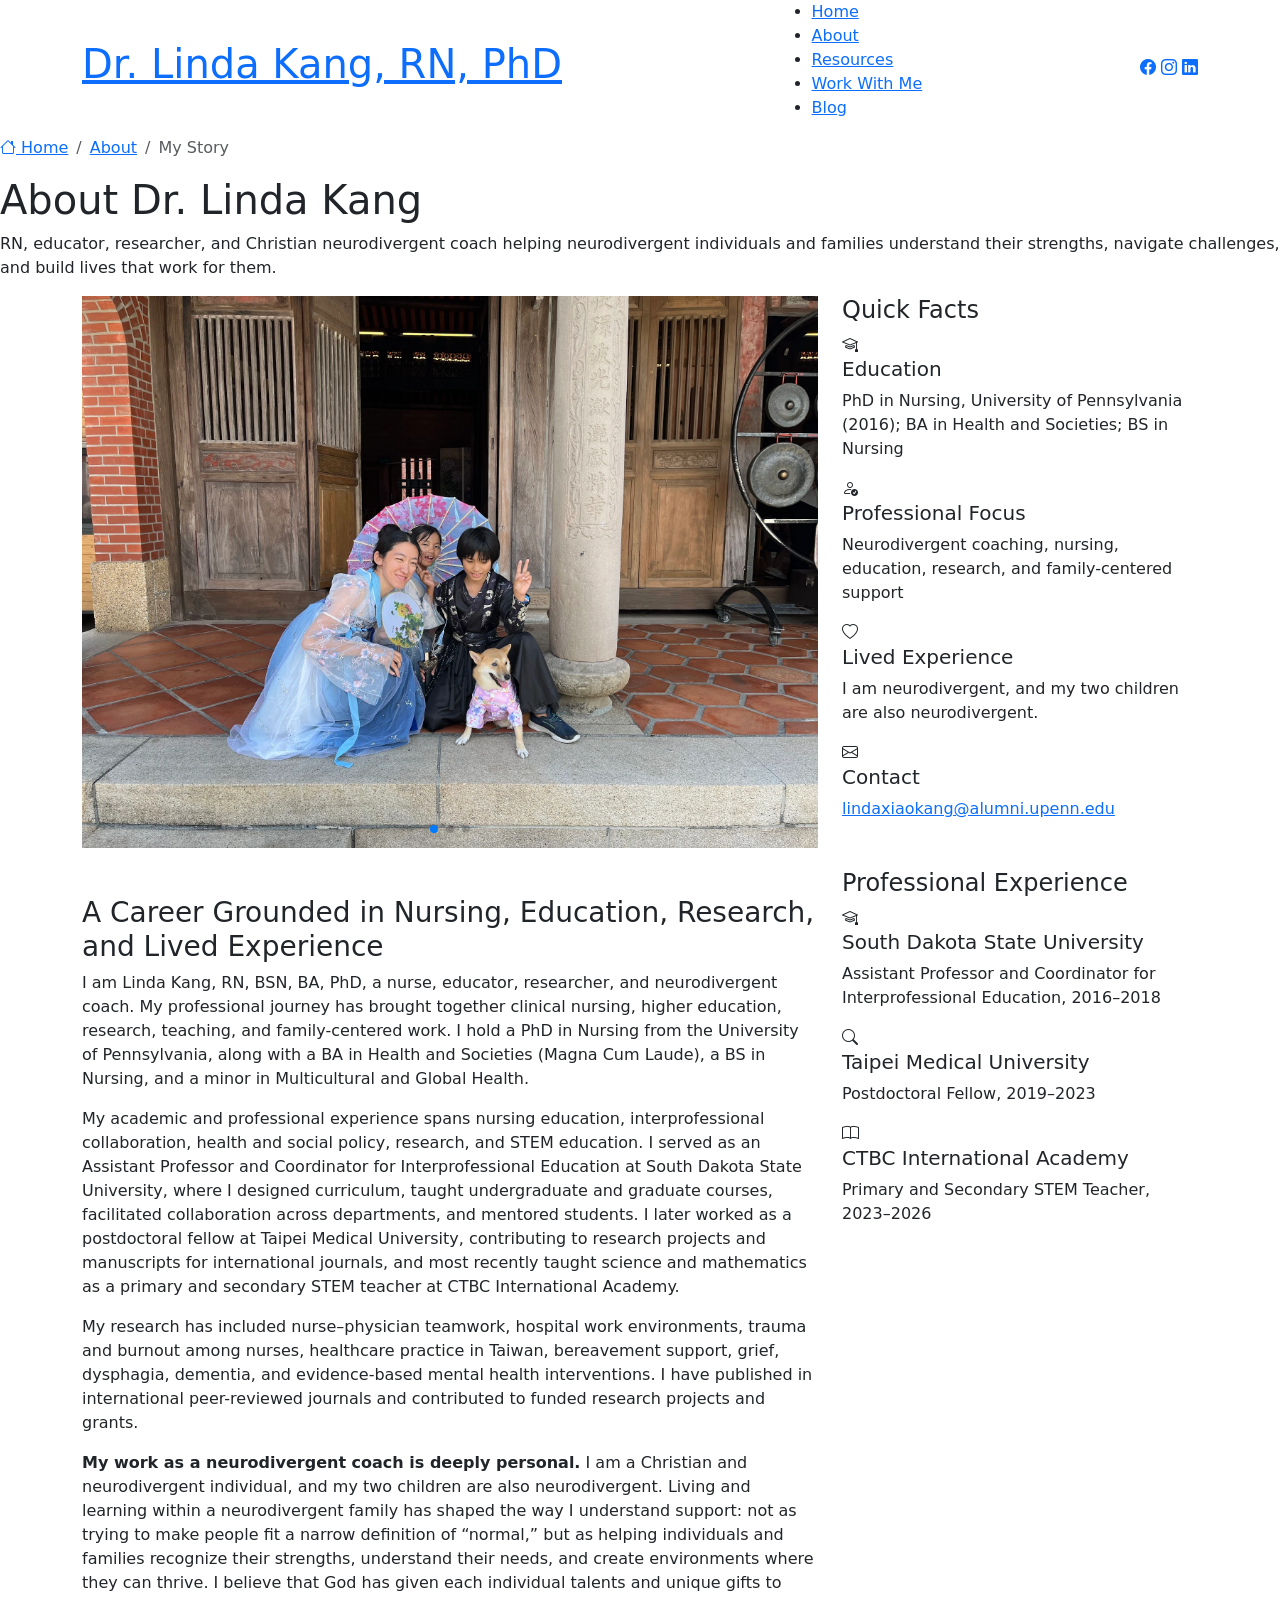
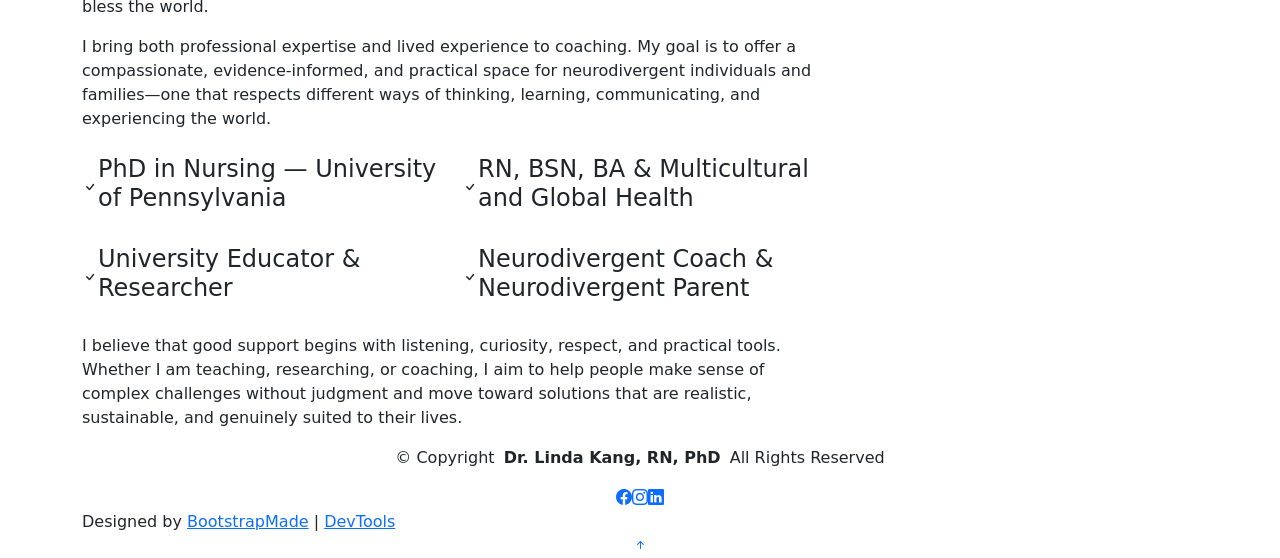
==== about.html @ 37368210 "Initial commit via Netlify [skip ci]" ====
<!DOCTYPE html>
<html lang="en">

<head>
  <meta charset="utf-8">
  <meta content="width=device-width, initial-scale=1.0" name="viewport">
  <title>About Dr. Linda Kang, RN, PhD</title>
  <meta name="description" content="Learn about Dr. Linda Kang, RN, BSN, BA, PhD, a nurse, educator, researcher, and neurodivergent coach supporting neurodivergent individuals and families.">
  <meta name="keywords" content="Linda Kang, RN, PhD, neurodivergent coach, nurse, educator, researcher">

  <!-- Favicons -->
  <link href="assets/img/favicon.png" rel="icon">
  <link href="assets/img/apple-touch-icon.png" rel="apple-touch-icon">

  <!-- Fonts -->
  <link href="https://fonts.googleapis.com" rel="preconnect">
  <link href="https://fonts.gstatic.com" rel="preconnect" crossorigin>
  <link href="https://fonts.googleapis.com/css2?family=Roboto:ital,wght@0,100;0,300;0,400;0,500;0,700;0,900;1,100;1,300;1,400;1,500;1,700;1,900&family=Noto+Sans:ital,wght@0,100;0,200;0,300;0,400;0,500;0,600;0,700;0,800;0,900;1,100;1,200;1,300;1,400;1,500;1,600;1,700;1,800;1,900&family=Questrial:wght@400&display=swap" rel="stylesheet">

  <!-- Vendor CSS Files -->
  <link href="assets/vendor/bootstrap/css/bootstrap.min.css" rel="stylesheet">
  <link href="assets/vendor/bootstrap-icons/bootstrap-icons.css" rel="stylesheet">
  <link href="assets/vendor/aos/aos.css" rel="stylesheet">
  <link href="assets/vendor/glightbox/css/glightbox.min.css" rel="stylesheet">
  <link href="assets/vendor/swiper/swiper-bundle.min.css" rel="stylesheet">

  <!-- Main CSS File -->
  <link href="assets/css/main.css" rel="stylesheet">

  <!-- =======================================================
  * Template Name: EasyFolio
  * Template URL: https://bootstrapmade.com/easyfolio-bootstrap-portfolio-template/
  * Updated: Feb 21 2025 with Bootstrap v5.3.3
  * Author: BootstrapMade.com
  * License: https://bootstrapmade.com/license/
  ======================================================== -->
</head>

<body class="service-details-page">

  <header id="header" class="header d-flex align-items-center sticky-top">
    <div class="header-container container-fluid container-xl position-relative d-flex align-items-center justify-content-between">

      <a href="index.html" class="logo d-flex align-items-center me-auto me-xl-0">
        <!-- Uncomment the line below if you also wish to use an image logo -->
        <!-- <img src="assets/img/logo.webp" alt=""> -->
        <h1 class="sitename">Dr. Linda Kang, RN, PhD</h1>
      </a>

      <nav id="navmenu" class="navmenu">
        <ul>
          <li><a href="index.html">Home</a></li>
          <li><a href="about.html" class="active">About</a></li>
          <li><a href="resources.html">Resources</a></li>
          <li><a href="work-with-me.html">Work With Me</a></li>
          <li><a href="blog.html">Blog</a></li>
        </ul>
        <i class="mobile-nav-toggle d-xl-none bi bi-list"></i>
      </nav>

      <div class="header-social-links">
        <a href="https://www.facebook.com/groups/229477850441076/user/624431/" class="facebook"><i class="bi bi-facebook"></i></a>
        <a href="https://www.instagram.com/phdadhdmom" class="instagram"><i class="bi bi-instagram"></i></a>
        <a href="https://tw.linkedin.com/in/xiao-kang-ph-d-6a786524" class="linkedin"><i class="bi bi-linkedin"></i></a>
      </div>

    </div>
  </header>

  <main class="main">

    <!-- Page Title -->
    <div class="page-title">
      <div class="breadcrumbs">
        <nav aria-label="breadcrumb">
          <ol class="breadcrumb">
            <li class="breadcrumb-item"><a href="index.html"><i class="bi bi-house"></i> Home</a></li>
            <li class="breadcrumb-item"><a href="about.html">About</a></li>
            <li class="breadcrumb-item active current">My Story</li>
          </ol>
        </nav>
      </div>

      <div class="title-wrapper">
        <h1>About Dr. Linda Kang</h1>
        <p>RN, educator, researcher, and Christian neurodivergent coach helping neurodivergent individuals and families understand their strengths, navigate challenges, and build lives that work for them.</p>
      </div>
    </div><!-- End Page Title -->

    <!-- Service Details Section -->
    <section id="service-details" class="service-details section">

      <div class="container" data-aos="fade-up" data-aos-delay="100">

        <div class="row gy-4">

          <div class="col-lg-8">
            <div class="service-details-slider swiper init-swiper">
              <script type="application/json" class="swiper-config">
                {
                  "loop": true,
                  "speed": 600,
                  "autoplay": {
                    "delay": 5000
                  },
                  "slidesPerView": 1,
                  "pagination": {
                    "el": ".swiper-pagination",
                    "type": "bullets",
                    "clickable": true
                  }
                }
              </script>
              <div class="swiper-wrapper align-items-center">
                <div class="swiper-slide">
                  <img src="assets/img/profile/profile-1.webp" alt="Dr. Linda Kang" class="img-fluid" loading="lazy">
                </div>
                <div class="swiper-slide">
                  <img src="assets/img/profile/profile-square-2.webp" alt="Dr. Linda Kang" class="img-fluid" loading="lazy">
                </div>
                <div class="swiper-slide">
                  <img src="assets/img/services/services-3.webp" alt="Family consulting session" class="img-fluid" loading="lazy">
                </div>
              </div>
              <div class="swiper-pagination"></div>
            </div>

            <div class="content mt-5">
              <h3>A Career Grounded in Nursing, Education, Research, and Lived Experience</h3>
              <p>I am Linda Kang, RN, BSN, BA, PhD, a nurse, educator, researcher, and neurodivergent coach. My professional journey has brought together clinical nursing, higher education, research, teaching, and family-centered work. I hold a PhD in Nursing from the University of Pennsylvania, along with a BA in Health and Societies (Magna Cum Laude), a BS in Nursing, and a minor in Multicultural and Global Health.</p>
              <p>My academic and professional experience spans nursing education, interprofessional collaboration, health and social policy, research, and STEM education. I served as an Assistant Professor and Coordinator for Interprofessional Education at South Dakota State University, where I designed curriculum, taught undergraduate and graduate courses, facilitated collaboration across departments, and mentored students. I later worked as a postdoctoral fellow at Taipei Medical University, contributing to research projects and manuscripts for international journals, and most recently taught science and mathematics as a primary and secondary STEM teacher at CTBC International Academy.</p>
              <p>My research has included nurse–physician teamwork, hospital work environments, trauma and burnout among nurses, healthcare practice in Taiwan, bereavement support, grief, dysphagia, dementia, and evidence-based mental health interventions. I have published in international peer-reviewed journals and contributed to funded research projects and grants.</p>
              <p><strong>My work as a neurodivergent coach is deeply personal.</strong> I am a Christian and neurodivergent individual, and my two children are also neurodivergent. Living and learning within a neurodivergent family has shaped the way I understand support: not as trying to make people fit a narrow definition of “normal,” but as helping individuals and families recognize their strengths, understand their needs, and create environments where they can thrive. I believe that God has given each individual talents and unique gifts to bless the world. </p>
              <p>I bring both professional expertise and lived experience to coaching. My goal is to offer a compassionate, evidence-informed, and practical space for neurodivergent individuals and families—one that respects different ways of thinking, learning, communicating, and experiencing the world.</p>
              <div class="features mt-4"><div class="row gy-4"><div class="col-md-6" data-aos="fade-up" data-aos-delay="100"><div class="feature-box d-flex align-items-center"><i class="bi bi-check"></i><h4>PhD in Nursing — University of Pennsylvania</h4></div></div><div class="col-md-6" data-aos="fade-up" data-aos-delay="200"><div class="feature-box d-flex align-items-center"><i class="bi bi-check"></i><h4>RN, BSN, BA &amp; Multicultural and Global Health</h4></div></div><div class="col-md-6" data-aos="fade-up" data-aos-delay="300"><div class="feature-box d-flex align-items-center"><i class="bi bi-check"></i><h4>University Educator &amp; Researcher</h4></div></div><div class="col-md-6" data-aos="fade-up" data-aos-delay="400"><div class="feature-box d-flex align-items-center"><i class="bi bi-check"></i><h4>Neurodivergent Coach &amp; Neurodivergent Parent</h4></div></div></div></div>
              <p class="mt-4">I believe that good support begins with listening, curiosity, respect, and practical tools. Whether I am teaching, researching, or coaching, I aim to help people make sense of complex challenges without judgment and move toward solutions that are realistic, sustainable, and genuinely suited to their lives.</p>
            </div>
          </div>

          <div class="col-lg-4">
            <div class="service-info"><h4>Quick Facts</h4><div class="info-item"><i class="bi bi-mortarboard"></i><h5>Education</h5><p>PhD in Nursing, University of Pennsylvania (2016); BA in Health and Societies; BS in Nursing</p></div><div class="info-item"><i class="bi bi-person-check"></i><h5>Professional Focus</h5><p>Neurodivergent coaching, nursing, education, research, and family-centered support</p></div><div class="info-item"><i class="bi bi-heart"></i><h5>Lived Experience</h5><p>I am neurodivergent, and my two children are also neurodivergent.</p></div><div class="info-item"><i class="bi bi-envelope"></i><h5>Contact</h5><p><a href="mailto:lindaxiaokang@alumni.upenn.edu">lindaxiaokang@alumni.upenn.edu</a></p></div></div><div class="related-services mt-5"><h4>Professional Experience</h4><div class="service-item"><i class="bi bi-mortarboard"></i><h5>South Dakota State University</h5><p>Assistant Professor and Coordinator for Interprofessional Education, 2016–2018</p></div><div class="service-item"><i class="bi bi-search"></i><h5>Taipei Medical University</h5><p>Postdoctoral Fellow, 2019–2023</p></div><div class="service-item"><i class="bi bi-book"></i><h5>CTBC International Academy</h5><p>Primary and Secondary STEM Teacher, 2023–2026</p></div></div>          </div>

        </div>

      </div>

    </section><!-- /Service Details Section -->

  </main>

  <footer id="footer" class="footer">

    <div class="container">
      <div class="copyright text-center ">
        <p>© <span>Copyright</span> <strong class="px-1 sitename">Dr. Linda Kang, RN, PhD</strong> <span>All Rights Reserved</span></p>
      </div>
      <div class="social-links d-flex justify-content-center">
        <a href="https://www.facebook.com/groups/229477850441076/user/624431/" class="facebook"><i class="bi bi-facebook"></i></a>
        <a href="https://www.instagram.com/phdadhdmom" class="instagram"><i class="bi bi-instagram"></i></a>
        <a href="https://tw.linkedin.com/in/xiao-kang-ph-d-6a786524" class="linkedin"><i class="bi bi-linkedin"></i></a>
      </div>
      <div class="credits">
        <!-- All the links in the footer should remain intact. -->
        <!-- You can delete the links only if you've purchased the pro version. -->
        <!-- Licensing information: https://bootstrapmade.com/license/ -->
        <!-- Purchase the pro version with working PHP/AJAX contact form: [buy-url] -->
        Designed by <a href="https://bootstrapmade.com/">BootstrapMade</a> | <a href="https://bootstrapmade.com/tools/">DevTools</a>
      </div>
    </div>

  </footer>

  <!-- Scroll Top -->
  <a href="#" id="scroll-top" class="scroll-top d-flex align-items-center justify-content-center"><i class="bi bi-arrow-up-short"></i></a>

  <!-- Vendor JS Files -->
  <script src="assets/vendor/bootstrap/js/bootstrap.bundle.min.js"></script>
  <script src="assets/vendor/php-email-form/validate.js"></script>
  <script src="assets/vendor/aos/aos.js"></script>
  <script src="assets/vendor/waypoints/noframework.waypoints.js"></script>
  <script src="assets/vendor/glightbox/js/glightbox.min.js"></script>
  <script src="assets/vendor/imagesloaded/imagesloaded.pkgd.min.js"></script>
  <script src="assets/vendor/isotope-layout/isotope.pkgd.min.js"></script>
  <script src="assets/vendor/swiper/swiper-bundle.min.js"></script>

  <!-- Main JS File -->
  <script src="assets/js/main.js"></script>

</body>

</html>
---- assets/css/main.css ----
/**
* Template Name: EasyFolio
* Template URL: https://bootstrapmade.com/easyfolio-bootstrap-portfolio-template/
* Updated: Feb 21 2025 with Bootstrap v5.3.3
* Author: BootstrapMade.com
* License: https://bootstrapmade.com/license/
*/

/*--------------------------------------------------------------
# Font & Color Variables
# Help: https://bootstrapmade.com/color-system/
--------------------------------------------------------------*/
/* Fonts */
:root {
  --default-font: "Roboto",  system-ui, -apple-system, "Segoe UI", Roboto, "Helvetica Neue", Arial, "Noto Sans", "Liberation Sans", sans-serif, "Apple Color Emoji", "Segoe UI Emoji", "Segoe UI Symbol", "Noto Color Emoji";
  --heading-font: "Questrial",  sans-serif;
  --nav-font: "Noto Sans",  sans-serif;
}

/* Global Colors - The following color variables are used throughout the website. Updating them here will change the color scheme of the entire website */
:root { 
  --background-color: #ffffff; /* Background color for the entire website, including individual sections */
  --default-color: #0a0f14; /* Default color used for the majority of the text content across the entire website */
  --heading-color: #0f2943; /* Color for headings, subheadings and title throughout the website */
  --accent-color: #e87532; /* Accent color that represents your brand on the website. It's used for buttons, links, and other elements that need to stand out */
  --surface-color: #ffffff; /* The surface color is used as a background of boxed elements within sections, such as cards, icon boxes, or other elements that require a visual separation from the global background. */
  --contrast-color: #ffffff; /* Contrast color for text, ensuring readability against backgrounds of accent, heading, or default colors. */
}

/* Nav Menu Colors - The following color variables are used specifically for the navigation menu. They are separate from the global colors to allow for more customization options */
:root {
  --nav-color: #0a0f14;  /* The default color of the main navmenu links */
  --nav-hover-color: #e87532; /* Applied to main navmenu links when they are hovered over or active */
  --nav-mobile-background-color: #ffffff; /* Used as the background color for mobile navigation menu */
  --nav-dropdown-background-color: #ffffff; /* Used as the background color for dropdown items that appear when hovering over primary navigation items */
  --nav-dropdown-color: #0a0f14; /* Used for navigation links of the dropdown items in the navigation menu. */
  --nav-dropdown-hover-color: #e87532; /* Similar to --nav-hover-color, this color is applied to dropdown navigation links when they are hovered over. */
}

/* Color Presets - These classes override global colors when applied to any section or element, providing reuse of the sam color scheme. */

.light-background {
  --background-color: #faf9fb;
  --surface-color: #ffffff;
}

.dark-background {
  --background-color: #060606;
  --default-color: #ffffff;
  --heading-color: #ffffff;
  --surface-color: #252525;
  --contrast-color: #ffffff;
}

/* Smooth scroll */
:root {
  scroll-behavior: smooth;
}

/*--------------------------------------------------------------
# General Styling & Shared Classes
--------------------------------------------------------------*/
body {
  color: var(--default-color);
  background-color: var(--background-color);
  font-family: var(--default-font);
}

a {
  color: var(--accent-color);
  text-decoration: none;
  transition: 0.3s;
}

a:hover {
  color: color-mix(in srgb, var(--accent-color), transparent 25%);
  text-decoration: none;
}

h1,
h2,
h3,
h4,
h5,
h6 {
  color: var(--heading-color);
  font-family: var(--heading-font);
}

/* PHP Email Form Messages
------------------------------*/
.php-email-form .error-message {
  display: none;
  background: #df1529;
  color: #ffffff;
  text-align: left;
  padding: 15px;
  margin-bottom: 24px;
  font-weight: 600;
}

.php-email-form .sent-message {
  display: none;
  color: #ffffff;
  background: #059652;
  text-align: center;
  padding: 15px;
  margin-bottom: 24px;
  font-weight: 600;
}

.php-email-form .loading {
  display: none;
  background: var(--surface-color);
  text-align: center;
  padding: 15px;
  margin-bottom: 24px;
}

.php-email-form .loading:before {
  content: "";
  display: inline-block;
  border-radius: 50%;
  width: 24px;
  height: 24px;
  margin: 0 10px -6px 0;
  border: 3px solid var(--accent-color);
  border-top-color: var(--surface-color);
  animation: php-email-form-loading 1s linear infinite;
}

@keyframes php-email-form-loading {
  0% {
    transform: rotate(0deg);
  }

  100% {
    transform: rotate(360deg);
  }
}

/*--------------------------------------------------------------
# Global Header
--------------------------------------------------------------*/
.header {
  color: var(--default-color);
  background-color: var(--background-color);
  padding: 20px 0;
  transition: all 0.5s;
  z-index: 997;
}

.header .header-container {
  background: var(--surface-color);
  border-radius: 50px;
  padding: 5px 25px;
  box-shadow: 0px 2px 15px rgba(0, 0, 0, 0.1);
}

.header .logo {
  line-height: 1;
}

.header .logo img {
  max-height: 36px;
  margin-right: 8px;
}

.header .logo h1 {
  font-size: 24px;
  margin: 0;
  padding-left: 5px;
  font-weight: 500;
  color: var(--heading-color);
}

.header .header-social-links {
  padding-right: 15px;
}

.header .header-social-links a {
  color: color-mix(in srgb, var(--default-color), transparent 40%);
  padding-left: 6px;
  display: inline-block;
  transition: 0.3s;
  font-size: 16px;
}

.header .header-social-links a:hover {
  color: var(--accent-color);
}

.header .header-social-links a i {
  line-height: 0px;
}

@media (max-width: 1200px) {
  .header {
    padding-top: 10px;
  }

  .header .header-container {
    margin-left: 10px;
    margin-right: 10px;
    padding: 10px 5px 10px 15px;
  }

  .header .logo {
    order: 1;
  }

  .header .header-social-links {
    order: 2;
  }

  .header .navmenu {
    order: 3;
  }
}

/*--------------------------------------------------------------
# Navigation Menu
--------------------------------------------------------------*/
/* Navmenu - Desktop */
@media (min-width: 1200px) {
  .navmenu {
    padding: 0;
  }

  .navmenu ul {
    margin: 0;
    padding: 0;
    display: flex;
    list-style: none;
    align-items: center;
  }

  .navmenu li {
    position: relative;
  }

  .navmenu a,
  .navmenu a:focus {
    color: var(--nav-color);
    padding: 18px 15px;
    font-size: 16px;
    font-family: var(--nav-font);
    font-weight: 400;
    display: flex;
    align-items: center;
    justify-content: space-between;
    white-space: nowrap;
    transition: 0.3s;
  }

  .navmenu a i,
  .navmenu a:focus i {
    font-size: 12px;
    line-height: 0;
    margin-left: 5px;
    transition: 0.3s;
  }

  .navmenu li:last-child a {
    padding-right: 0;
  }

  .navmenu li:hover>a,
  .navmenu .active,
  .navmenu .active:focus {
    color: var(--nav-hover-color);
  }

  .navmenu .dropdown ul {
    margin: 0;
    padding: 10px 0;
    background: var(--nav-dropdown-background-color);
    display: block;
    position: absolute;
    visibility: hidden;
    left: 14px;
    top: 130%;
    opacity: 0;
    transition: 0.3s;
    border-radius: 4px;
    z-index: 99;
    box-shadow: 0px 0px 30px rgba(0, 0, 0, 0.1);
  }

  .navmenu .dropdown ul li {
    min-width: 200px;
  }

  .navmenu .dropdown ul a {
    padding: 10px 20px;
    font-size: 15px;
    text-transform: none;
    color: var(--nav-dropdown-color);
  }

  .navmenu .dropdown ul a i {
    font-size: 12px;
  }

  .navmenu .dropdown ul a:hover,
  .navmenu .dropdown ul .active:hover,
  .navmenu .dropdown ul li:hover>a {
    color: var(--nav-dropdown-hover-color);
  }

  .navmenu .dropdown:hover>ul {
    opacity: 1;
    top: 100%;
    visibility: visible;
  }

  .navmenu .dropdown .dropdown ul {
    top: 0;
    left: -90%;
    visibility: hidden;
  }

  .navmenu .dropdown .dropdown:hover>ul {
    opacity: 1;
    top: 0;
    left: -100%;
    visibility: visible;
  }
}

/* Navmenu - Mobile */
@media (max-width: 1199px) {
  .mobile-nav-toggle {
    color: var(--nav-color);
    font-size: 28px;
    line-height: 0;
    margin-right: 10px;
    cursor: pointer;
    transition: color 0.3s;
  }

  .navmenu {
    padding: 0;
    z-index: 9997;
  }

  .navmenu ul {
    display: none;
    list-style: none;
    position: absolute;
    inset: 60px 20px 20px 20px;
    padding: 10px 0;
    margin: 0;
    border-radius: 6px;
    background-color: var(--nav-mobile-background-color);
    overflow-y: auto;
    transition: 0.3s;
    z-index: 9998;
    box-shadow: 0px 0px 30px rgba(0, 0, 0, 0.1);
  }

  .navmenu a,
  .navmenu a:focus {
    color: var(--nav-dropdown-color);
    padding: 10px 20px;
    font-family: var(--nav-font);
    font-size: 17px;
    font-weight: 500;
    display: flex;
    align-items: center;
    justify-content: space-between;
    white-space: nowrap;
    transition: 0.3s;
  }

  .navmenu a i,
  .navmenu a:focus i {
    font-size: 12px;
    line-height: 0;
    margin-left: 5px;
    width: 30px;
    height: 30px;
    display: flex;
    align-items: center;
    justify-content: center;
    border-radius: 50%;
    transition: 0.3s;
    background-color: color-mix(in srgb, var(--accent-color), transparent 90%);
  }

  .navmenu a i:hover,
  .navmenu a:focus i:hover {
    background-color: var(--accent-color);
    color: var(--contrast-color);
  }

  .navmenu a:hover,
  .navmenu .active,
  .navmenu .active:focus {
    color: var(--nav-dropdown-hover-color);
  }

  .navmenu .active i,
  .navmenu .active:focus i {
    background-color: var(--accent-color);
    color: var(--contrast-color);
    transform: rotate(180deg);
  }

  .navmenu .dropdown ul {
    position: static;
    display: none;
    z-index: 99;
    padding: 10px 0;
    margin: 10px 20px;
    background-color: var(--nav-dropdown-background-color);
    border: 1px solid color-mix(in srgb, var(--default-color), transparent 90%);
    box-shadow: none;
    transition: all 0.5s ease-in-out;
  }

  .navmenu .dropdown ul ul {
    background-color: rgba(33, 37, 41, 0.1);
  }

  .navmenu .dropdown>.dropdown-active {
    display: block;
    background-color: rgba(33, 37, 41, 0.03);
  }

  .mobile-nav-active {
    overflow: hidden;
  }

  .mobile-nav-active .mobile-nav-toggle {
    color: #fff;
    position: absolute;
    font-size: 32px;
    top: 15px;
    right: 15px;
    margin-right: 0;
    z-index: 9999;
  }

  .mobile-nav-active .navmenu {
    position: fixed;
    overflow: hidden;
    inset: 0;
    background: rgba(33, 37, 41, 0.8);
    transition: 0.3s;
  }

  .mobile-nav-active .navmenu>ul {
    display: block;
  }
}

/*--------------------------------------------------------------
# Global Footer
--------------------------------------------------------------*/
.footer {
  color: var(--default-color);
  background-color: var(--background-color);
  font-size: 14px;
  padding: 40px 0;
  position: relative;
  box-shadow: 0 5px 25px rgba(0, 0, 0, 0.05);
}

.footer .copyright p {
  margin-bottom: 0;
}

.footer .social-links {
  margin-top: 20px;
}

.footer .social-links a {
  display: flex;
  align-items: center;
  justify-content: center;
  width: 40px;
  height: 40px;
  border-radius: 50%;
  border: 1px solid color-mix(in srgb, var(--default-color), transparent 50%);
  font-size: 16px;
  color: color-mix(in srgb, var(--default-color), transparent 50%);
  margin: 0 5px;
  transition: 0.3s;
}

.footer .social-links a:hover {
  color: var(--accent-color);
  border-color: var(--accent-color);
}

.footer .credits {
  margin-top: 10px;
  font-size: 13px;
  text-align: center;
}

/*--------------------------------------------------------------
# Scroll Top Button
--------------------------------------------------------------*/
.scroll-top {
  position: fixed;
  visibility: hidden;
  opacity: 0;
  right: 15px;
  bottom: -15px;
  z-index: 99999;
  background-color: var(--accent-color);
  width: 44px;
  height: 44px;
  border-radius: 50px;
  transition: all 0.4s;
}

.scroll-top i {
  font-size: 24px;
  color: var(--contrast-color);
  line-height: 0;
}

.scroll-top:hover {
  background-color: color-mix(in srgb, var(--accent-color), transparent 20%);
  color: var(--contrast-color);
}

.scroll-top.active {
  visibility: visible;
  opacity: 1;
  bottom: 15px;
}

/*--------------------------------------------------------------
# Disable aos animation delay on mobile devices
--------------------------------------------------------------*/
@media screen and (max-width: 768px) {
  [data-aos-delay] {
    transition-delay: 0 !important;
  }
}

/*--------------------------------------------------------------
# Global Page Titles & Breadcrumbs
--------------------------------------------------------------*/
.page-title {
  text-align: center;
  padding: 20px 0;
}

.page-title .breadcrumbs {
  margin-bottom: 1.5rem;
}

.page-title .breadcrumbs .breadcrumb {
  justify-content: center;
  margin: 0;
  padding: 0;
  background: none;
}

.page-title .breadcrumbs .breadcrumb .breadcrumb-item {
  font-size: 0.9rem;
  color: color-mix(in srgb, var(--default-color), transparent 30%);
}

.page-title .breadcrumbs .breadcrumb .breadcrumb-item.active {
  color: var(--accent-color);
}

.page-title .breadcrumbs .breadcrumb .breadcrumb-item a {
  color: inherit;
  text-decoration: none;
  transition: color 0.3s ease;
}

.page-title .breadcrumbs .breadcrumb .breadcrumb-item a:hover {
  color: var(--accent-color);
}

.page-title .breadcrumbs .breadcrumb .breadcrumb-item a i {
  font-size: 0.9rem;
  margin-right: 0.2rem;
}

.page-title .breadcrumbs .breadcrumb .breadcrumb-item+.breadcrumb-item::before {
  color: color-mix(in srgb, var(--default-color), transparent 50%);
}

.page-title .title-wrapper {
  max-width: 800px;
  margin: 0 auto;
  padding: 1rem 0;
}

.page-title .title-wrapper h1 {
  font-size: 2.5rem;
  margin-bottom: 1rem;
  font-weight: 700;
  color: var(--heading-color);
}

.page-title .title-wrapper p {
  font-size: 1.1rem;
  color: color-mix(in srgb, var(--default-color), transparent 20%);
  margin: 0;
  line-height: 1.6;
}

@media (max-width: 768px) {
  .page-title .title-wrapper h1 {
    font-size: 2rem;
  }

  .page-title .title-wrapper p {
    font-size: 1rem;
  }
}

@media (max-width: 576px) {
  .page-title .title-wrapper h1 {
    font-size: 1.75rem;
  }
}

/*--------------------------------------------------------------
# Global Sections
--------------------------------------------------------------*/
section,
.section {
  color: var(--default-color);
  background-color: var(--background-color);
  padding: 60px 0;
  scroll-margin-top: 90px;
  overflow: clip;
}

@media (max-width: 1199px) {

  section,
  .section {
    scroll-margin-top: 66px;
  }
}

/*--------------------------------------------------------------
# Global Section Titles
--------------------------------------------------------------*/
.section-title {
  text-align: center;
  padding-bottom: 60px;
  position: relative;
}

.section-title h2 {
  font-size: 42px;
  font-weight: 700;
  margin-bottom: 10px;
  background: linear-gradient(120deg, var(--heading-color), var(--accent-color));
  -webkit-background-clip: text;
  -webkit-text-fill-color: transparent;
  background-clip: text;
  position: relative;
}

.section-title .title-shape {
  width: 200px;
  height: 20px;
  margin: 0 auto;
  color: var(--accent-color);
  opacity: 0.5;
}

.section-title .title-shape svg {
  width: 100%;
  height: 100%;
}

.section-title p {
  margin: 15px auto 0;
  font-size: 16px;
  max-width: 700px;
  color: color-mix(in srgb, var(--default-color), transparent 25%);
  line-height: 1.8;
}

@media (max-width: 768px) {
  .section-title h2 {
    font-size: 32px;
  }

  .section-title .subtitle-wrapper .subtitle {
    font-size: 13px;
  }
}

/*--------------------------------------------------------------
# Hero Section
--------------------------------------------------------------*/
.hero {
  padding: 80px 0;
  position: relative;
  overflow: hidden;
}

.hero .content h2 {
  font-size: 3.5rem;
  font-weight: 700;
  line-height: 1.2;
  margin-bottom: 1.5rem;
}

@media (max-width: 991px) {
  .hero .content h2 {
    font-size: 2.5rem;
  }
}

.hero .content .lead {
  font-size: 1.25rem;
  margin-bottom: 2rem;
  color: color-mix(in srgb, var(--default-color), transparent 20%);
}

.hero .cta-buttons {
  display: flex;
  gap: 1rem;
  margin-bottom: 3rem;
}

@media (max-width: 576px) {
  .hero .cta-buttons {
    flex-direction: column;
  }
}

.hero .cta-buttons .btn {
  padding: 0.8rem 2rem;
  font-size: 1rem;
  font-weight: 500;
  border-radius: 50px;
  transition: all 0.3s ease;
}

.hero .cta-buttons .btn.btn-primary {
  background-color: var(--accent-color);
  border-color: var(--accent-color);
  color: var(--contrast-color);
}

.hero .cta-buttons .btn.btn-primary:hover {
  background-color: color-mix(in srgb, var(--accent-color), transparent 15%);
  border-color: color-mix(in srgb, var(--accent-color), transparent 15%);
  transform: translateY(-2px);
}

.hero .cta-buttons .btn.btn-outline {
  border: 2px solid color-mix(in srgb, var(--accent-color), transparent 70%);
  color: var(--accent-color);
  background: transparent;
}

.hero .cta-buttons .btn.btn-outline:hover {
  background-color: var(--accent-color);
  color: var(--contrast-color);
  transform: translateY(-2px);
}

.hero .hero-stats {
  display: flex;
  gap: 3rem;
  margin-top: 2rem;
}

@media (max-width: 576px) {
  .hero .hero-stats {
    flex-direction: column;
    gap: 1.5rem;
  }
}

.hero .hero-stats .stat-item .stat-number {
  display: block;
  font-size: 2.5rem;
  font-weight: 700;
  color: var(--heading-color);
  line-height: 1;
}

.hero .hero-stats .stat-item .stat-label {
  font-size: 0.9rem;
  color: color-mix(in srgb, var(--default-color), transparent 30%);
  margin-top: 0.5rem;
  display: block;
}

.hero .hero-image {
  position: relative;
  padding: 2rem;
}

.hero .hero-image img {
  position: relative;
  z-index: 2;
}

.hero .hero-image .shape-1,
.hero .hero-image .shape-2 {
  position: absolute;
  border-radius: 30% 70% 70% 30%/30% 30% 70% 70%;
  z-index: 1;
}

.hero .hero-image .shape-1 {
  width: 300px;
  height: 300px;
  background-color: color-mix(in srgb, var(--accent-color), transparent 85%);
  top: -20px;
  right: -20px;
  animation: morphShape 15s linear infinite;
}

.hero .hero-image .shape-2 {
  width: 200px;
  height: 200px;
  background-color: color-mix(in srgb, var(--heading-color), transparent 90%);
  bottom: -20px;
  left: -20px;
  animation: morphShape 20s linear infinite reverse;
}

@media (max-width: 991px) {
  .hero {
    text-align: center;
    padding: 60px 0;
  }

  .hero .cta-buttons {
    justify-content: center;
  }

  .hero .hero-stats {
    justify-content: center;
  }

  .hero .hero-image {
    margin-top: 3rem;
  }
}

@keyframes morphShape {
  0% {
    border-radius: 30% 70% 70% 30%/30% 30% 70% 70%;
  }

  25% {
    border-radius: 58% 42% 75% 25%/76% 46% 54% 24%;
  }

  50% {
    border-radius: 50% 50% 33% 67%/55% 27% 73% 45%;
  }

  75% {
    border-radius: 33% 67% 58% 42%/63% 68% 32% 37%;
  }

  100% {
    border-radius: 30% 70% 70% 30%/30% 30% 70% 70%;
  }
}

/*--------------------------------------------------------------
# About Section
--------------------------------------------------------------*/
.about .about-image {
  position: relative;
}

.about .about-image img {
  box-shadow: 0 0 30px rgba(0, 0, 0, 0.1);
}

.about .about-content {
  padding-left: 2rem;
}

@media (max-width: 991.98px) {
  .about .about-content {
    padding-left: 0;
    margin-top: 3rem;
  }
}

.about .about-content .subtitle {
  font-size: 0.875rem;
  font-weight: 600;
  letter-spacing: 2px;
  color: var(--accent-color);
  margin-bottom: 1rem;
  display: block;
}

.about .about-content h2 {
  font-size: 2rem;
  font-weight: 700;
  margin-bottom: 1.5rem;
}

.about .about-content .lead {
  font-size: 1.1rem;
  color: color-mix(in srgb, var(--default-color), transparent 25%);
}

.about .personal-info {
  margin-top: 2rem;
  padding: 2rem;
  background-color: var(--surface-color);
  border-radius: 1rem;
  box-shadow: 0 0 30px rgba(0, 0, 0, 0.05);
}

.about .personal-info .info-item {
  display: flex;
  flex-direction: column;
  gap: 0.5rem;
}

.about .personal-info .info-item .label {
  font-size: 0.875rem;
  color: color-mix(in srgb, var(--default-color), transparent 40%);
}

.about .personal-info .info-item .value {
  font-weight: 600;
  color: var(--heading-color);
}

.about .signature {
  display: flex;
  align-items: center;
  gap: 1.5rem;
}

.about .signature .signature-image {
  max-width: 150px;
}

.about .signature .signature-info h4 {
  font-size: 1.25rem;
  margin-bottom: 0.25rem;
}

.about .signature .signature-info p {
  font-size: 0.875rem;
  color: color-mix(in srgb, var(--default-color), transparent 40%);
  margin: 0;
}

/*--------------------------------------------------------------
# Skills Section
--------------------------------------------------------------*/
.skills .skill-box {
  background-color: var(--surface-color);
  padding: 2rem;
  border-radius: 8px;
  box-shadow: 0 0 20px rgba(0, 0, 0, 0.05);
}

.skills .skill-box h3 {
  font-size: 1.2rem;
  margin-bottom: 1rem;
  font-weight: 600;
}

.skills .skill-box p {
  font-size: 0.9rem;
  margin-bottom: 0.8rem;
  opacity: 0.6;
}

.skills .skill-box .progress {
  background-color: color-mix(in srgb, var(--accent-color), transparent 85%);
  border-radius: 50px;
  height: 8px;
  margin-top: 5px;
  overflow: hidden;
}

.skills .skill-box .progress .progress-bar {
  background-color: var(--accent-color);
  height: 100%;
  position: relative;
  border-radius: 50px;
  transition: 0.9s;
  width: 1px;
}

/*--------------------------------------------------------------
# Resume Section
--------------------------------------------------------------*/
.resume .resume-wrapper .resume-block {
  margin-bottom: 3rem;
}

.resume .resume-wrapper .resume-block:last-child {
  margin-bottom: 0;
}

.resume .resume-wrapper .resume-block h2 {
  font-size: 2rem;
  margin-bottom: 0.8rem;
  font-weight: 700;
}

.resume .resume-wrapper .resume-block h2 span {
  color: var(--accent-color);
}

.resume .resume-wrapper .resume-block .lead {
  color: color-mix(in srgb, var(--default-color), transparent 25%);
  margin-bottom: 3rem;
}

.resume .resume-wrapper .timeline {
  position: relative;
}

.resume .resume-wrapper .timeline::before {
  content: "";
  position: absolute;
  left: 20%;
  top: 0;
  height: 100%;
  width: 2px;
  background-color: color-mix(in srgb, var(--accent-color), transparent 85%);
}

.resume .resume-wrapper .timeline .timeline-item {
  display: flex;
  align-items: flex-start;
  margin-bottom: 2.5rem;
  position: relative;
}

.resume .resume-wrapper .timeline .timeline-item:last-child {
  margin-bottom: 0;
}

.resume .resume-wrapper .timeline .timeline-item .timeline-left {
  width: 20%;
  padding-right: 3rem;
}

.resume .resume-wrapper .timeline .timeline-item .timeline-left .company {
  color: var(--heading-color);
  font-weight: 600;
  font-size: 1.1rem;
  margin-bottom: 0.25rem;
}

.resume .resume-wrapper .timeline .timeline-item .timeline-left .period {
  color: var(--accent-color);
  font-size: 0.9rem;
}

.resume .resume-wrapper .timeline .timeline-item .timeline-dot {
  position: absolute;
  left: calc(20% + 1px);
  transform: translateX(-50%);
  width: 1rem;
  height: 1rem;
  background-color: var(--accent-color);
  border-radius: 50%;
}

.resume .resume-wrapper .timeline .timeline-item .timeline-right {
  width: 70%;
  padding-left: 3rem;
  margin-top: -4px;
}

.resume .resume-wrapper .timeline .timeline-item .timeline-right .position {
  color: var(--heading-color);
  font-size: 1.2rem;
  margin-bottom: 0.6rem;
  font-weight: 600;
}

.resume .resume-wrapper .timeline .timeline-item .timeline-right .description {
  color: color-mix(in srgb, var(--default-color), transparent 25%);
}

.resume .resume-wrapper .timeline .timeline-item .timeline-right ul {
  padding-left: 15px;
}

.resume .resume-wrapper .timeline .timeline-item .timeline-right ul li {
  padding-bottom: 12px;
}

@media (max-width: 992px) {
  .resume .resume-wrapper .resume-block h2 {
    font-size: 2rem;
  }

  .resume .resume-wrapper .timeline::before {
    left: 1rem;
  }

  .resume .resume-wrapper .timeline .timeline-item {
    flex-direction: column;
    margin-bottom: 20px;
  }

  .resume .resume-wrapper .timeline .timeline-item .timeline-left {
    width: 100%;
    text-align: left;
    padding-right: 0;
    padding-left: 2.5rem;
    margin-bottom: 1.6rem;
    margin-top: -4px;
  }

  .resume .resume-wrapper .timeline .timeline-item .timeline-dot {
    left: calc(1rem + 1px);
  }

  .resume .resume-wrapper .timeline .timeline-item .timeline-right {
    width: 100%;
    padding-left: 2.5rem;
  }
}

/*--------------------------------------------------------------
# Portfolio Section
--------------------------------------------------------------*/
.portfolio .portfolio-filters-container {
  margin-bottom: 40px;
}

.portfolio .portfolio-filters {
  display: flex;
  justify-content: center;
  gap: 15px;
  flex-wrap: wrap;
  padding: 0;
  margin: 0;
  list-style: none;
}

.portfolio .portfolio-filters li {
  font-size: 15px;
  font-weight: 500;
  padding: 8px 20px;
  cursor: pointer;
  border-radius: 30px;
  background-color: color-mix(in srgb, var(--surface-color), transparent 50%);
  color: var(--default-color);
  transition: all 0.3s ease-in-out;
}

.portfolio .portfolio-filters li:hover {
  background-color: color-mix(in srgb, var(--accent-color), transparent 85%);
  color: var(--accent-color);
  transform: translateY(-2px);
}

.portfolio .portfolio-filters li.filter-active {
  background-color: var(--accent-color);
  color: var(--contrast-color);
}

.portfolio .portfolio-card {
  background-color: var(--surface-color);
  border-radius: 15px;
  overflow: hidden;
  box-shadow: 0 5px 25px rgba(0, 0, 0, 0.05);
  transition: all 0.3s ease-in-out;
}

.portfolio .portfolio-card:hover {
  transform: translateY(-10px);
  box-shadow: 0 8px 35px rgba(0, 0, 0, 0.1);
}

.portfolio .portfolio-card:hover .portfolio-overlay {
  opacity: 1;
  visibility: visible;
}

.portfolio .portfolio-card:hover .portfolio-overlay .portfolio-actions {
  transform: translateY(0);
}

.portfolio .portfolio-card .portfolio-image {
  position: relative;
  overflow: hidden;
  aspect-ratio: 16/10;
}

.portfolio .portfolio-card .portfolio-image img {
  width: 100%;
  height: 100%;
  object-fit: cover;
  transition: transform 0.6s ease-in-out;
}

.portfolio .portfolio-card .portfolio-overlay {
  position: absolute;
  top: 0;
  left: 0;
  width: 100%;
  height: 100%;
  background: linear-gradient(to top, rgba(0, 0, 0, 0.7), transparent);
  opacity: 0;
  visibility: hidden;
  transition: all 0.4s ease-in-out;
  display: flex;
  align-items: flex-end;
  padding: 20px;
}

.portfolio .portfolio-card .portfolio-overlay .portfolio-actions {
  transform: translateY(20px);
  transition: all 0.4s ease-in-out;
  display: flex;
  gap: 15px;
}

.portfolio .portfolio-card .portfolio-overlay .portfolio-actions a {
  width: 45px;
  height: 45px;
  background-color: var(--surface-color);
  border-radius: 50%;
  display: flex;
  align-items: center;
  justify-content: center;
  color: var(--accent-color);
  font-size: 20px;
  transition: all 0.3s ease;
}

.portfolio .portfolio-card .portfolio-overlay .portfolio-actions a:hover {
  background-color: var(--accent-color);
  color: var(--contrast-color);
  transform: scale(1.1);
}

.portfolio .portfolio-card .portfolio-content {
  padding: 25px;
}

.portfolio .portfolio-card .portfolio-content .category {
  font-size: 14px;
  color: var(--accent-color);
  text-transform: uppercase;
  letter-spacing: 1px;
  font-weight: 500;
  display: block;
  margin-bottom: 10px;
}

.portfolio .portfolio-card .portfolio-content h3 {
  font-size: 20px;
  margin: 0 0 15px;
  font-weight: 600;
  transition: color 0.3s ease;
}

.portfolio .portfolio-card .portfolio-content h3:hover {
  color: var(--accent-color);
}

.portfolio .portfolio-card .portfolio-content p {
  font-size: 15px;
  color: color-mix(in srgb, var(--default-color), transparent 30%);
  margin: 0;
  line-height: 1.6;
}

@media (max-width: 768px) {
  .portfolio .portfolio-filters li {
    font-size: 14px;
    padding: 6px 15px;
  }

  .portfolio .portfolio-card .portfolio-content {
    padding: 20px;
  }

  .portfolio .portfolio-card .portfolio-content h3 {
    font-size: 18px;
  }

  .portfolio .portfolio-card .portfolio-content p {
    font-size: 14px;
  }
}

/*--------------------------------------------------------------
# Testimonials Section
--------------------------------------------------------------*/
.testimonials .testimonials-slider {
  width: 100%;
  position: relative;
  padding-bottom: 60px;
}

.testimonials .swiper-wrapper {
  height: auto;
}

.testimonials .testimonial-item {
  background-color: var(--surface-color);
  padding: 40px;
  border-radius: 20px;
}

@media (max-width: 575px) {
  .testimonials .testimonial-item {
    padding: 20px;
  }
}

.testimonials .testimonial-item h2 {
  font-size: 24px;
  font-weight: 600;
  margin-bottom: 20px;
}

.testimonials .testimonial-item p {
  font-size: 16px;
  line-height: 1.8;
  margin-bottom: 30px;
  font-style: italic;
}

.testimonials .testimonial-item .profile {
  gap: 15px;
}

.testimonials .testimonial-item .profile .profile-img {
  width: 60px;
  height: 60px;
  border-radius: 50%;
  object-fit: cover;
}

.testimonials .testimonial-item .profile .profile-info h3 {
  font-size: 18px;
  margin: 0;
  font-weight: 600;
}

.testimonials .testimonial-item .profile .profile-info span {
  font-size: 14px;
  color: color-mix(in srgb, var(--default-color) 70%, transparent);
}

.testimonials .testimonial-item .featured-img-wrapper {
  min-height: 400px;
  position: relative;
  overflow: hidden;
  border-radius: 16px;
}

.testimonials .testimonial-item .featured-img {
  width: 100%;
  height: 100%;
  object-fit: cover;
  position: absolute;
  top: 0;
  left: 0;
}

.testimonials .swiper-navigation {
  position: absolute;
  bottom: 0;
  gap: 10px;
}

.testimonials .swiper-button-prev,
.testimonials .swiper-button-next {
  position: relative;
  left: auto;
  right: auto;
  top: auto;
  margin: 0;
  width: 44px;
  height: 44px;
  background-color: var(--surface-color);
  border-radius: 50%;
  border: 1px solid color-mix(in srgb, var(--default-color) 10%, transparent);
  transition: 0.3s;
}

.testimonials .swiper-button-prev::after,
.testimonials .swiper-button-next::after {
  font-size: 20px;
  color: var(--default-color);
}

.testimonials .swiper-button-prev:hover,
.testimonials .swiper-button-next:hover {
  background-color: var(--accent-color);
  border-color: var(--accent-color);
}

.testimonials .swiper-button-prev:hover::after,
.testimonials .swiper-button-next:hover::after {
  color: var(--contrast-color);
}

/*--------------------------------------------------------------
# Services Section
--------------------------------------------------------------*/
.services {
  padding: 80px 0;
}

.services .servies-title {
  font-size: 2.5rem;
  margin-bottom: 1.5rem;
}

.services .btn-outline-primary {
  color: var(--accent-color);
  border-color: var(--accent-color);
  padding: 10px 30px;
  border-radius: 50px;
  transition: all 0.3s ease;
}

.services .btn-outline-primary:hover {
  background-color: var(--accent-color);
  color: var(--contrast-color);
}

.services .service-item {
  background-color: var(--surface-color);
  padding: 30px;
  border-radius: 10px;
  box-shadow: 0 5px 15px rgba(0, 0, 0, 0.1);
  height: 100%;
  transition: transform 0.3s ease;
}

.services .service-item:hover {
  transform: scale(1.05);
}

.services .service-item i {
  font-size: 2.5rem;
  color: var(--accent-color);
  display: inline-block;
  margin-bottom: 15px;
}

.services .service-item h3 {
  font-size: 1.25rem;
  margin-bottom: 15px;
}

.services .service-item h3 a {
  color: var(--heading-color);
}

.services .service-item h3 a:hover {
  color: var(--accent-color);
}

.services .service-item p {
  font-size: 0.9rem;
  color: color-mix(in srgb, var(--default-color), transparent 25%);
}

@media (max-width: 991px) {
  .services h2 {
    font-size: 2rem;
  }
}

/*--------------------------------------------------------------
# Faq Section
--------------------------------------------------------------*/
.faq .faq-container .faq-item {
  background-color: var(--surface-color);
  position: relative;
  padding: 20px;
  margin-bottom: 15px;
  border: 1px solid color-mix(in srgb, var(--default-color), transparent 85%);
  border-radius: 5px;
  overflow: hidden;
}

.faq .faq-container .faq-item:last-child {
  margin-bottom: 0;
}

.faq .faq-container .faq-item h3 {
  font-weight: 600;
  font-size: 16px;
  line-height: 24px;
  margin: 0 30px 0 0;
  transition: 0.3s;
  cursor: pointer;
  display: flex;
  align-items: center;
}

.faq .faq-container .faq-item h3 .num {
  color: var(--accent-color);
  padding-right: 5px;
}

.faq .faq-container .faq-item h3:hover {
  color: var(--accent-color);
}

.faq .faq-container .faq-item .faq-content {
  display: grid;
  grid-template-rows: 0fr;
  transition: 0.3s ease-in-out;
  visibility: hidden;
  opacity: 0;
}

.faq .faq-container .faq-item .faq-content p {
  margin-bottom: 0;
  overflow: hidden;
}

.faq .faq-container .faq-item .faq-toggle {
  position: absolute;
  top: 20px;
  right: 20px;
  font-size: 16px;
  line-height: 0;
  transition: 0.3s;
  cursor: pointer;
}

.faq .faq-container .faq-item .faq-toggle:hover {
  color: var(--accent-color);
}

.faq .faq-container .faq-active {
  background-color: color-mix(in srgb, var(--accent-color), transparent 97%);
  border-color: color-mix(in srgb, var(--accent-color), transparent 80%);
}

.faq .faq-container .faq-active h3 {
  color: var(--accent-color);
}

.faq .faq-container .faq-active .faq-content {
  grid-template-rows: 1fr;
  visibility: visible;
  opacity: 1;
  padding-top: 10px;
}

.faq .faq-container .faq-active .faq-toggle {
  transform: rotate(90deg);
  color: var(--accent-color);
}

/*--------------------------------------------------------------
# Contact Section
--------------------------------------------------------------*/
.contact .section-category {
  font-family: var(--heading-font);
  font-weight: 600;
  font-size: 0.9rem;
  text-transform: uppercase;
  letter-spacing: 1px;
}

.contact .content h2 {
  font-weight: 700;
  line-height: 1.2;
}

.contact .content .lead {
  color: color-mix(in srgb, var(--default-color), transparent 25%);
}

.contact .contact-info .info-item {
  font-size: 1.1rem;
}

.contact .contact-info .info-item i {
  color: var(--accent-color);
  font-size: 1.4rem;
}

.contact .contact-info .map-link {
  color: var(--heading-color);
  font-weight: 500;
  font-size: 1.1rem;
  transition: all 0.3s ease;
}

.contact .contact-info .map-link i {
  transition: transform 0.3s ease;
}

.contact .contact-info .map-link:hover {
  color: var(--accent-color);
}

.contact .contact-info .map-link:hover i {
  transform: translateX(5px);
}

.contact .contact-form {
  background-color: var(--surface-color);
  border: none;
  box-shadow: 0 5px 25px rgba(0, 0, 0, 0.05);
  border-radius: 12px;
}

.contact .contact-form .form-control,
.contact .contact-form .form-select {
  padding: 0.75rem 1.25rem;
  border-color: #e5e5e5;
  border-radius: 8px;
  font-size: 1rem;
}

.contact .contact-form .form-control:focus,
.contact .contact-form .form-select:focus {
  border-color: color-mix(in srgb, var(--accent-color), transparent 50%);
  box-shadow: 0 0 0 0.25rem color-mix(in srgb, var(--accent-color), transparent 90%);
}

.contact .contact-form .form-control::placeholder,
.contact .contact-form .form-select::placeholder {
  color: color-mix(in srgb, var(--default-color), transparent 50%);
}

.contact .contact-form .btn-submit {
  background-color: var(--accent-color);
  color: var(--contrast-color);
  padding: 0.75rem 2rem;
  font-weight: 500;
  border-radius: 8px;
  transition: all 0.3s ease;
}

.contact .contact-form .btn-submit:hover {
  background-color: color-mix(in srgb, var(--accent-color), transparent 15%);
  transform: translateY(-1px);
}

.contact .contact-form .btn-submit:active {
  transform: translateY(0);
}

/*--------------------------------------------------------------
# Portfolio Details Section
--------------------------------------------------------------*/
.portfolio-details .portfolio-info h3 {
  font-size: 22px;
  font-weight: 700;
  margin-bottom: 20px;
  padding-bottom: 20px;
  position: relative;
}

.portfolio-details .portfolio-info h3:after {
  content: "";
  position: absolute;
  display: block;
  width: 50px;
  height: 3px;
  background: var(--accent-color);
  left: 0;
  bottom: 0;
}

.portfolio-details .portfolio-info ul {
  list-style: none;
  padding: 0;
  font-size: 15px;
}

.portfolio-details .portfolio-info ul li {
  display: flex;
  flex-direction: column;
  padding-bottom: 15px;
}

.portfolio-details .portfolio-info ul strong {
  text-transform: uppercase;
  font-weight: 400;
  color: color-mix(in srgb, var(--default-color), transparent 50%);
  font-size: 14px;
}

.portfolio-details .portfolio-info .btn-visit {
  padding: 8px 40px;
  background: var(--accent-color);
  color: var(--contrast-color);
  border-radius: 50px;
  transition: 0.3s;
}

.portfolio-details .portfolio-info .btn-visit:hover {
  background: color-mix(in srgb, var(--accent-color), transparent 20%);
}

.portfolio-details .portfolio-description h2 {
  font-size: 26px;
  font-weight: 700;
  margin-bottom: 20px;
}

.portfolio-details .portfolio-description p {
  padding: 0;
}

.portfolio-details .portfolio-description .testimonial-item {
  padding: 30px 30px 0 30px;
  position: relative;
  background: color-mix(in srgb, var(--default-color), transparent 97%);
  margin-bottom: 50px;
}

.portfolio-details .portfolio-description .testimonial-item .testimonial-img {
  width: 90px;
  border-radius: 50px;
  border: 6px solid var(--background-color);
  float: left;
  margin: 0 10px 0 0;
}

.portfolio-details .portfolio-description .testimonial-item h3 {
  font-size: 18px;
  font-weight: bold;
  margin: 15px 0 5px 0;
  padding-top: 20px;
}

.portfolio-details .portfolio-description .testimonial-item h4 {
  font-size: 14px;
  color: #6c757d;
  margin: 0;
}

.portfolio-details .portfolio-description .testimonial-item .quote-icon-left,
.portfolio-details .portfolio-description .testimonial-item .quote-icon-right {
  color: color-mix(in srgb, var(--accent-color), transparent 50%);
  font-size: 26px;
  line-height: 0;
}

.portfolio-details .portfolio-description .testimonial-item .quote-icon-left {
  display: inline-block;
  left: -5px;
  position: relative;
}

.portfolio-details .portfolio-description .testimonial-item .quote-icon-right {
  display: inline-block;
  right: -5px;
  position: relative;
  top: 10px;
  transform: scale(-1, -1);
}

.portfolio-details .portfolio-description .testimonial-item p {
  font-style: italic;
  margin: 0 0 15px 0 0 0;
  padding: 0;
}

/*--------------------------------------------------------------
# Service Details Section
--------------------------------------------------------------*/
.service-details .service-details-slider {
  position: relative;
  overflow: hidden;
  border-radius: 10px;
  z-index: 1;
}

.service-details .service-details-slider .swiper-wrapper {
  height: auto !important;
}

.service-details .service-details-slider .swiper-pagination {
  position: absolute;
  bottom: 20px;
  left: 0;
  right: 0;
  z-index: 2;
}

.service-details .service-details-slider .swiper-pagination .swiper-pagination-bullet {
  width: 10px;
  height: 10px;
  background-color: var(--contrast-color);
  opacity: 0.5;
  transition: 0.3s;
}

.service-details .service-details-slider .swiper-pagination .swiper-pagination-bullet.swiper-pagination-bullet-active {
  opacity: 1;
  width: 20px;
  border-radius: 5px;
}

.service-details .content h3 {
  font-size: 28px;
  font-weight: 700;
  margin-bottom: 20px;
}

.service-details .content p {
  color: color-mix(in srgb, var(--default-color), transparent 20%);
  margin-bottom: 15px;
}

.service-details .content .features .feature-box {
  padding: 20px;
  background: var(--surface-color);
  border-radius: 10px;
  box-shadow: 0 0 20px rgba(0, 0, 0, 0.05);
  height: 100%;
  transition: 0.3s;
}

.service-details .content .features .feature-box:hover {
  transform: translateY(-5px);
}

.service-details .content .features .feature-box i {
  font-size: 24px;
  color: var(--accent-color);
  margin-right: 15px;
}

.service-details .content .features .feature-box h4 {
  font-size: 18px;
  font-weight: 600;
  margin: 0;
}

.service-details .service-info {
  background: var(--surface-color);
  padding: 30px;
  border-radius: 10px;
  box-shadow: 0 0 20px rgba(0, 0, 0, 0.05);
}

.service-details .service-info h4 {
  font-size: 22px;
  font-weight: 700;
  margin-bottom: 25px;
  padding-bottom: 15px;
  border-bottom: 2px solid color-mix(in srgb, var(--accent-color), transparent 85%);
}

.service-details .service-info .info-item {
  margin-bottom: 25px;
}

.service-details .service-info .info-item:last-child {
  margin-bottom: 0;
}

.service-details .service-info .info-item i {
  font-size: 24px;
  color: var(--accent-color);
  margin-bottom: 10px;
}

.service-details .service-info .info-item h5 {
  font-size: 16px;
  font-weight: 600;
  margin-bottom: 5px;
}

.service-details .service-info .info-item p {
  color: color-mix(in srgb, var(--default-color), transparent 20%);
  margin: 0;
}

.service-details .related-services {
  background: var(--surface-color);
  padding: 30px;
  border-radius: 10px;
  box-shadow: 0 0 20px rgba(0, 0, 0, 0.05);
}

.service-details .related-services h4 {
  font-size: 22px;
  font-weight: 700;
  margin-bottom: 25px;
  padding-bottom: 15px;
  border-bottom: 2px solid color-mix(in srgb, var(--accent-color), transparent 85%);
}

.service-details .related-services .service-item {
  margin-bottom: 25px;
  padding-bottom: 25px;
  border-bottom: 1px solid color-mix(in srgb, var(--default-color), transparent 90%);
}

.service-details .related-services .service-item:last-child {
  margin-bottom: 0;
  padding-bottom: 0;
  border-bottom: none;
}

.service-details .related-services .service-item i {
  font-size: 24px;
  color: var(--accent-color);
  margin-bottom: 10px;
}

.service-details .related-services .service-item h5 {
  font-size: 18px;
  margin-bottom: 10px;
}

.service-details .related-services .service-item h5 a {
  color: var(--heading-color);
  transition: 0.3s;
}

.service-details .related-services .service-item h5 a:hover {
  color: var(--accent-color);
}

.service-details .related-services .service-item p {
  color: color-mix(in srgb, var(--default-color), transparent 20%);
  margin: 0;
  font-size: 14px;
}

@media (max-width: 991px) {

  .service-details .service-info,
  .service-details .related-services {
    margin-top: 30px;
  }
}

/*--------------------------------------------------------------
# Starter Section Section
--------------------------------------------------------------*/
.starter-section {
  /* Add your styles here */
}
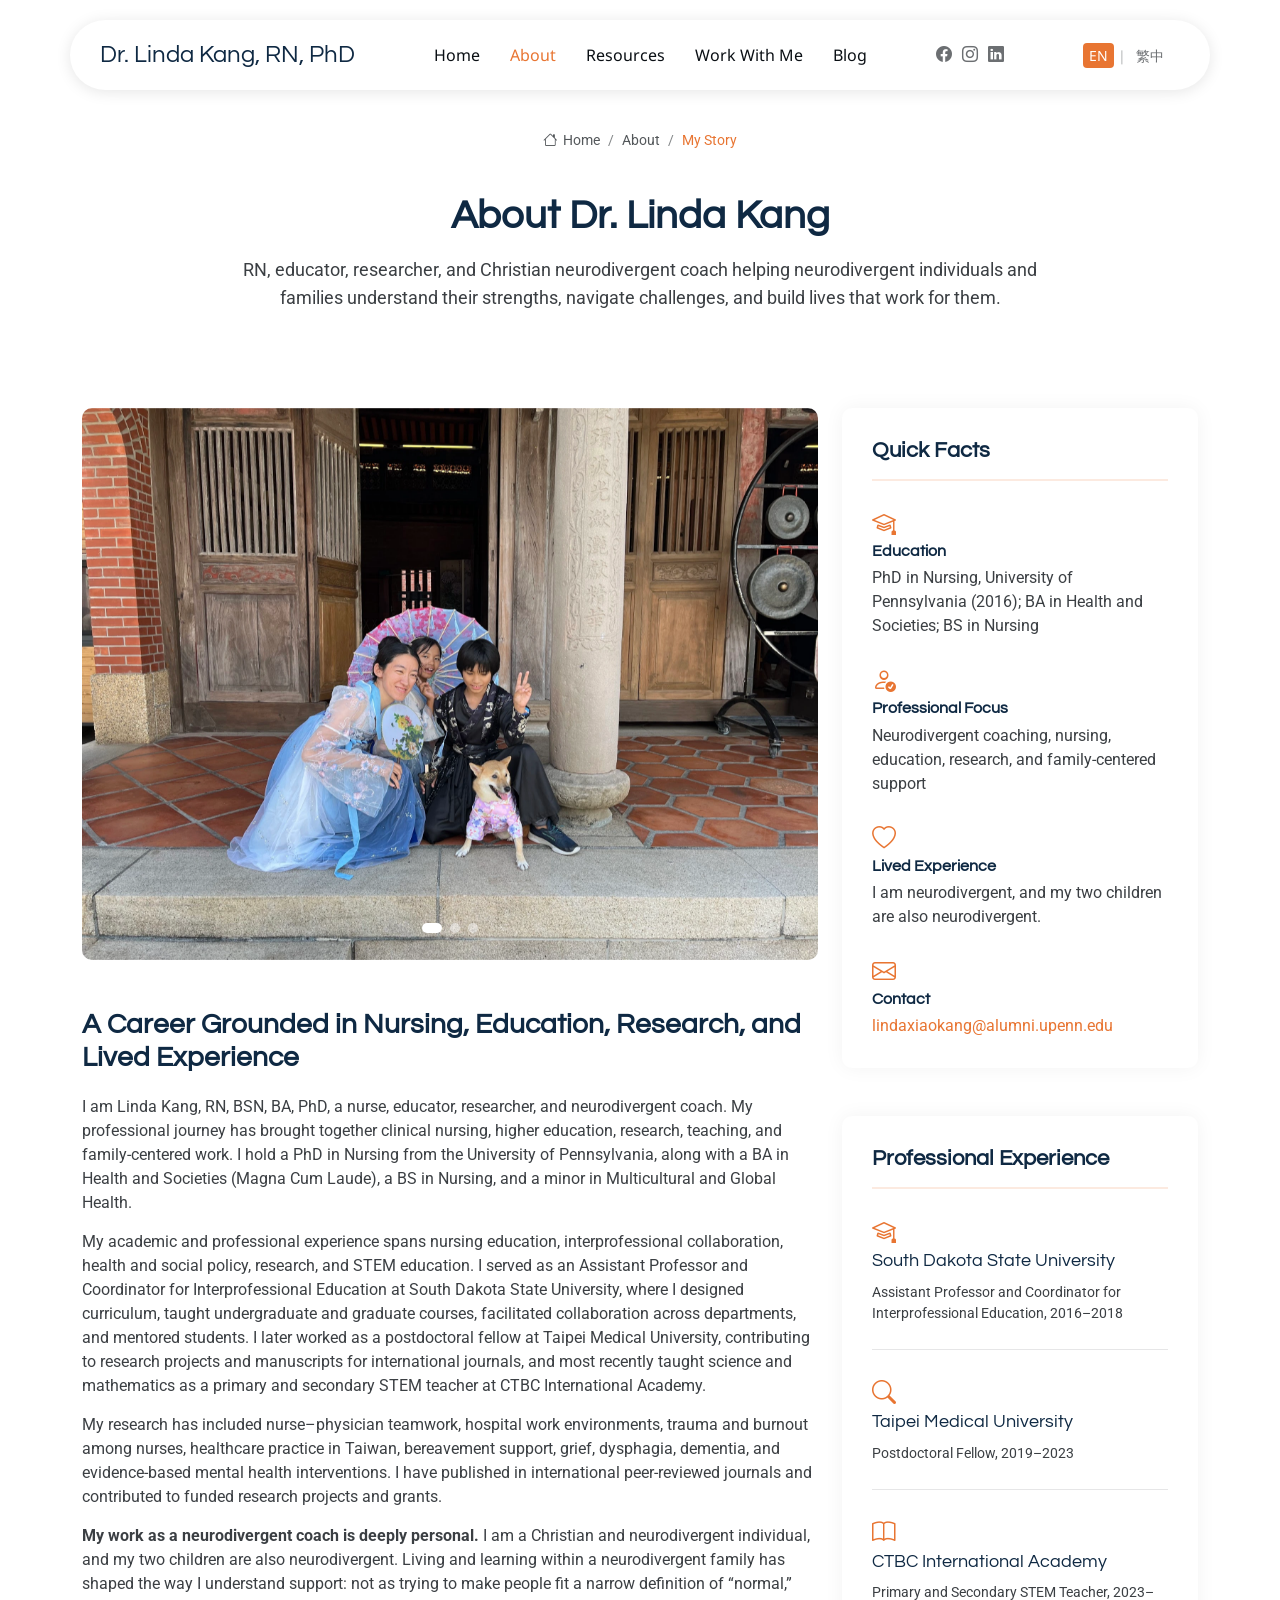
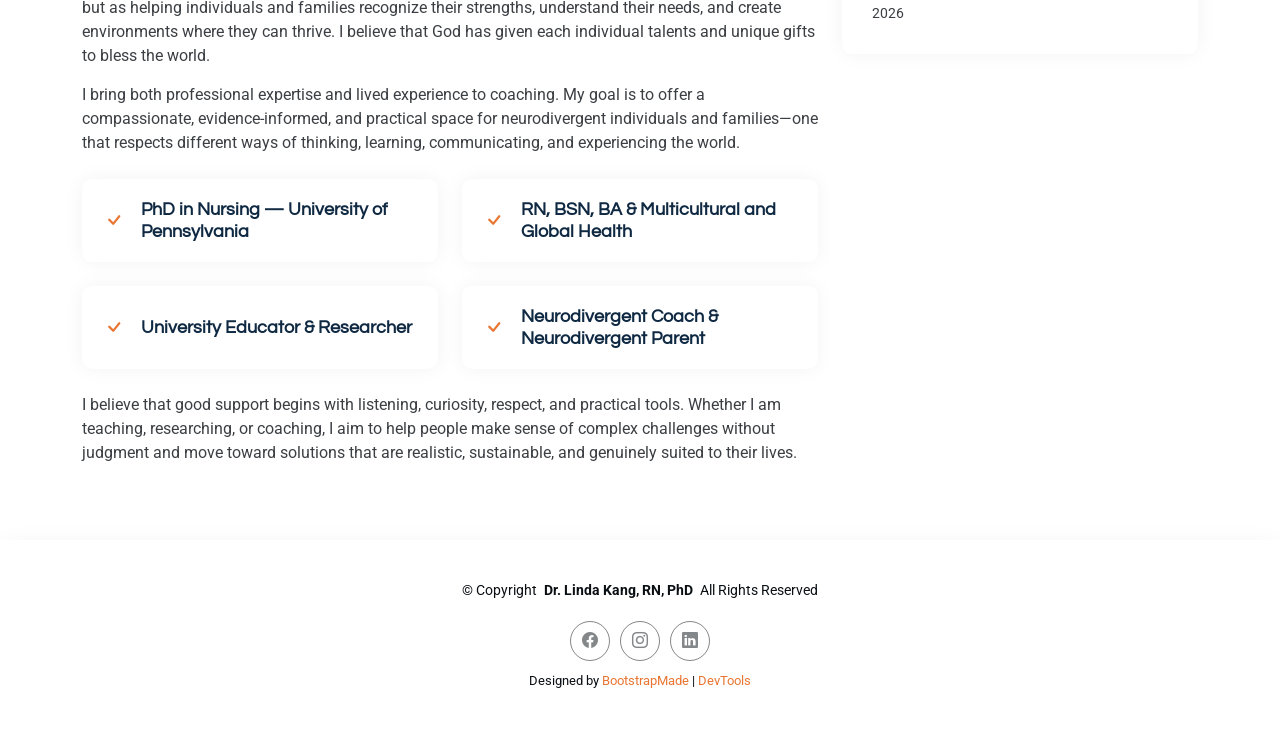
==== commit 685432d7: "Add Traditional Chinese version of the site with language switcher - New zh/ pages (index, about, re" ====
--- a/about.html
+++ b/about.html
@@ -7,6 +7,9 @@
   <title>About Dr. Linda Kang, RN, PhD</title>
   <meta name="description" content="Learn about Dr. Linda Kang, RN, BSN, BA, PhD, a nurse, educator, researcher, and neurodivergent coach supporting neurodivergent individuals and families.">
   <meta name="keywords" content="Linda Kang, RN, PhD, neurodivergent coach, nurse, educator, researcher">
+
+  <link rel="alternate" hreflang="en" href="about.html">
+  <link rel="alternate" hreflang="zh-Hant-TW" href="zh/about.html">
 
   <!-- Favicons -->
   <link href="assets/img/favicon.png" rel="icon">
@@ -53,7 +56,7 @@
           <li><a href="about.html" class="active">About</a></li>
           <li><a href="resources.html">Resources</a></li>
           <li><a href="work-with-me.html">Work With Me</a></li>
-          <li><a href="blog.html">Blog</a></li>
+          <li><a href="https://phdadhdmom.substack.com/">Blog</a></li>
         </ul>
         <i class="mobile-nav-toggle d-xl-none bi bi-list"></i>
       </nav>
@@ -62,6 +65,12 @@
         <a href="https://www.facebook.com/groups/229477850441076/user/624431/" class="facebook"><i class="bi bi-facebook"></i></a>
         <a href="https://www.instagram.com/phdadhdmom" class="instagram"><i class="bi bi-instagram"></i></a>
         <a href="https://tw.linkedin.com/in/xiao-kang-ph-d-6a786524" class="linkedin"><i class="bi bi-linkedin"></i></a>
+      </div>
+
+      <div class="lang-switch" aria-label="Language / 語言">
+        <a href="about.html" lang="en" hreflang="en" class="active" aria-current="true">EN</a>
+        <span class="sep">|</span>
+        <a href="zh/about.html" lang="zh-Hant-TW" hreflang="zh-Hant-TW">繁中</a>
       </div>
 
     </div>
--- a/assets/css/main.css
+++ b/assets/css/main.css
@@ -1957,4 +1957,50 @@
 --------------------------------------------------------------*/
 .starter-section {
   /* Add your styles here */
-}+}
+/*--------------------------------------------------------------
+# Language Switcher
+--------------------------------------------------------------*/
+.header .lang-switch {
+  display: flex;
+  align-items: center;
+  gap: 4px;
+  padding-right: 15px;
+  font-family: var(--nav-font);
+  font-size: 14px;
+  white-space: nowrap;
+}
+
+.header .lang-switch a {
+  color: color-mix(in srgb, var(--default-color), transparent 40%);
+  padding: 2px 6px;
+  border-radius: 4px;
+  transition: 0.3s;
+}
+
+.header .lang-switch a:hover {
+  color: var(--accent-color);
+}
+
+.header .lang-switch a.active {
+  color: var(--contrast-color);
+  background: var(--accent-color);
+}
+
+.header .lang-switch .sep {
+  color: color-mix(in srgb, var(--default-color), transparent 70%);
+}
+
+@media (max-width: 1200px) {
+  .header .lang-switch {
+    order: 2;
+    padding-right: 10px;
+  }
+}
+
+/* Traditional Chinese typography */
+html:lang(zh-Hant-TW) {
+  --default-font: "Roboto", "Noto Sans TC", system-ui, -apple-system, "PingFang TC", "Microsoft JhengHei", sans-serif;
+  --heading-font: "Questrial", "Noto Sans TC", "PingFang TC", "Microsoft JhengHei", sans-serif;
+  --nav-font: "Noto Sans", "Noto Sans TC", "PingFang TC", "Microsoft JhengHei", sans-serif;
+}
